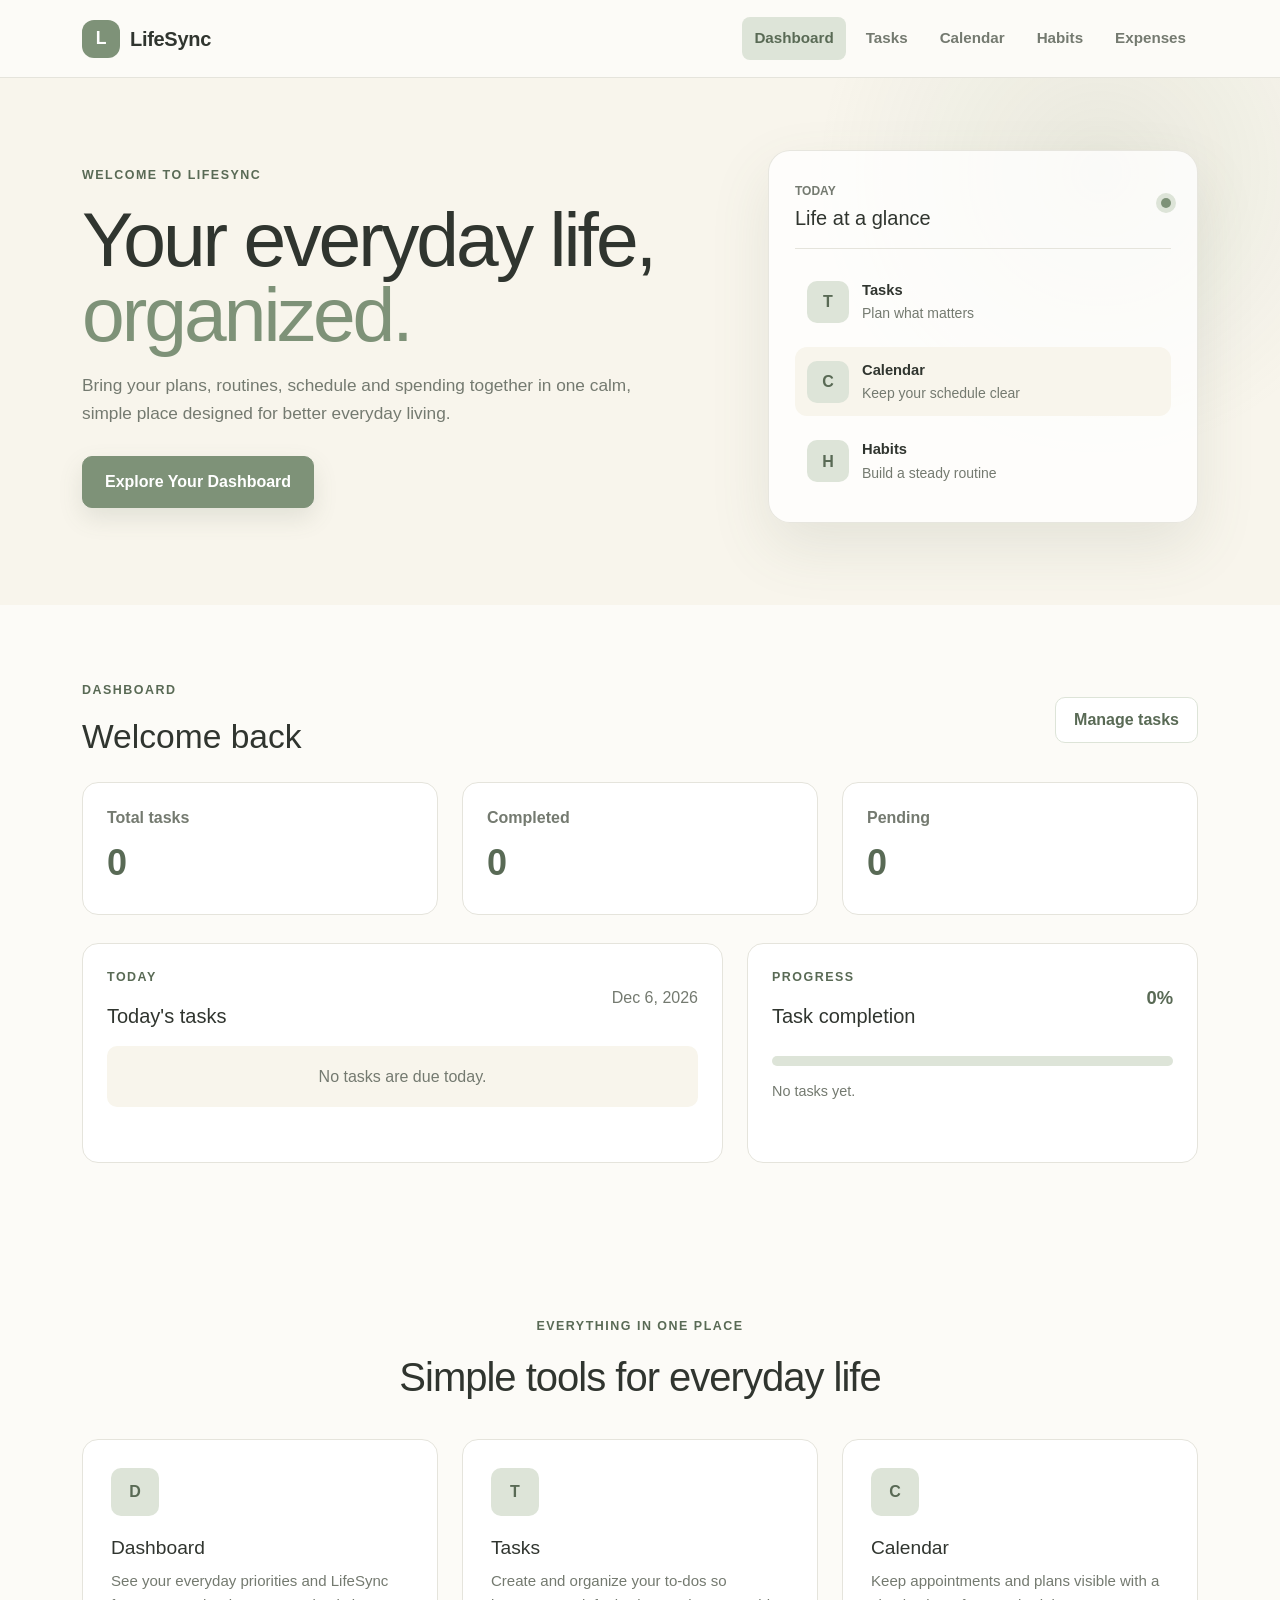
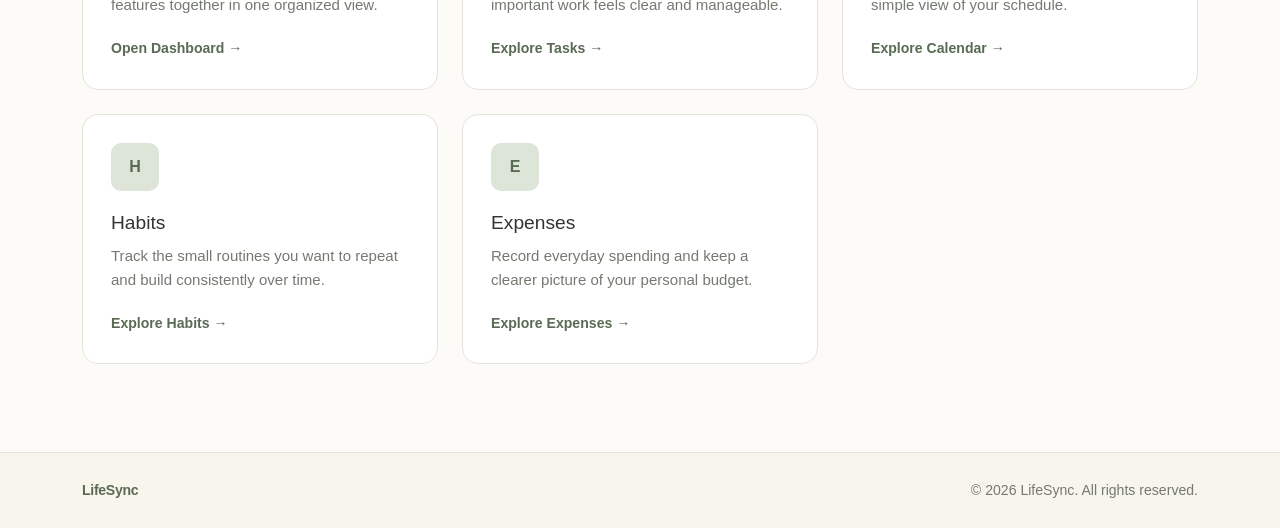
==== index.html @ db2413bd "Build LifeSync dashboard, tasks, and calendar Co-authored-by: Copilot <223556219+Copilot@users.norep" ====
<!DOCTYPE html>
<html lang="en">
<head>
    <meta charset="UTF-8">
    <meta name="viewport" content="width=device-width, initial-scale=1.0">
    <meta name="description" content="LifeSync - Your everyday life, organized.">
    <title>LifeSync | Your Everyday Life, Organized</title>

    <link href="https://cdn.jsdelivr.net/npm/bootstrap@5.3.3/dist/css/bootstrap.min.css" rel="stylesheet">
    <link rel="stylesheet" href="css/style.css">
    <link rel="stylesheet" href="css/responsive.css">
</head>
<body>
    <nav class="navbar navbar-expand-lg navbar-light lifesync-navbar sticky-top">
        <div class="container">
            <a class="navbar-brand lifesync-brand" href="index.html" aria-label="LifeSync home">
                <span class="brand-mark" aria-hidden="true">L</span>
                <span>LifeSync</span>
            </a>

            <button class="navbar-toggler" type="button" data-bs-toggle="collapse"
                    data-bs-target="#mainNavbar" aria-controls="mainNavbar"
                    aria-expanded="false" aria-label="Toggle navigation">
                <span class="navbar-toggler-icon"></span>
            </button>

            <div class="collapse navbar-collapse" id="mainNavbar">
                <ul class="navbar-nav ms-auto align-items-lg-center">
                    <li class="nav-item">
                        <a class="nav-link active" aria-current="page" href="index.html">Dashboard</a>
                    </li>
                    <li class="nav-item">
                        <a class="nav-link" href="pages/tasks.html">Tasks</a>
                    </li>
                    <li class="nav-item">
                        <a class="nav-link" href="pages/calendar.html">Calendar</a>
                    </li>
                    <li class="nav-item">
                        <a class="nav-link" href="pages/habits.html">Habits</a>
                    </li>
                    <li class="nav-item">
                        <a class="nav-link" href="pages/expenses.html">Expenses</a>
                    </li>
                </ul>
            </div>
        </div>
    </nav>

    <main>
        <section class="hero-section">
            <div class="container">
                <div class="row align-items-center g-4">
                    <div class="col-lg-7">
                        <p class="hero-eyebrow">Welcome to LifeSync</p>
                        <h1>Your everyday life,<br><span>organized.</span></h1>
                        <p class="hero-text">
                            Bring your plans, routines, schedule and spending together in one calm,
                            simple place designed for better everyday living.
                        </p>
                        <a class="btn lifesync-primary-btn" href="pages/tasks.html">
                            Explore Your Dashboard
                        </a>
                    </div>
                    <div class="col-lg-5">
                        <div class="hero-card" aria-label="LifeSync feature overview">
                            <div class="hero-card-header">
                                <div>
                                    <span class="hero-card-label">Today</span>
                                    <h2>Life at a glance</h2>
                                </div>
                                <span class="status-dot" aria-hidden="true"></span>
                            </div>
                            <div class="preview-list">
                                <div class="preview-row">
                                    <span class="preview-icon">T</span>
                                    <div>
                                        <strong>Tasks</strong>
                                        <small>Plan what matters</small>
                                    </div>
                                </div>
                                <div class="preview-row">
                                    <span class="preview-icon">C</span>
                                    <div>
                                        <strong>Calendar</strong>
                                        <small>Keep your schedule clear</small>
                                    </div>
                                </div>
                                <div class="preview-row">
                                    <span class="preview-icon">H</span>
                                    <div>
                                        <strong>Habits</strong>
                                        <small>Build a steady routine</small>
                                    </div>
                                </div>
                            </div>
                        </div>
                    </div>
                </div>
            </div>
        </section>

        <section class="dashboard-section" aria-labelledby="dashboard-heading">
            <div class="container">
                <div class="dashboard-heading">
                    <div>
                        <p class="section-eyebrow">Dashboard</p>
                        <h2 id="dashboard-heading">Welcome back</h2>
                    </div>
                    <a class="btn lifesync-secondary-btn" href="pages/tasks.html">Manage tasks</a>
                </div>

                <div class="row g-4">
                    <div class="col-md-4">
                        <article class="dashboard-stat-card">
                            <p>Total tasks</p>
                            <strong id="totalTaskCount">0</strong>
                        </article>
                    </div>
                    <div class="col-md-4">
                        <article class="dashboard-stat-card">
                            <p>Completed</p>
                            <strong id="completedTaskCount">0</strong>
                        </article>
                    </div>
                    <div class="col-md-4">
                        <article class="dashboard-stat-card">
                            <p>Pending</p>
                            <strong id="pendingTaskCount">0</strong>
                        </article>
                    </div>
                </div>

                <div class="row g-4 mt-1">
                    <div class="col-lg-7">
                        <article class="dashboard-panel">
                            <div class="panel-heading">
                                <div>
                                    <p class="section-eyebrow">Today</p>
                                    <h3>Today's tasks</h3>
                                </div>
                                <span class="small-muted" id="todayDate"></span>
                            </div>
                            <div id="todayTasks" class="today-task-list"></div>
                        </article>
                    </div>
                    <div class="col-lg-5">
                        <article class="dashboard-panel">
                            <div class="panel-heading">
                                <div>
                                    <p class="section-eyebrow">Progress</p>
                                    <h3>Task completion</h3>
                                </div>
                                <strong id="progressPercent" class="progress-percent">0%</strong>
                            </div>
                            <div class="progress lifesync-progress" role="progressbar"
                                 aria-label="Task completion"
                                 aria-valuemin="0" aria-valuemax="100" aria-valuenow="0">
                                <div id="completionBar" class="progress-bar" style="width: 0%"></div>
                            </div>
                            <p id="progressMessage" class="progress-message">No tasks yet.</p>
                        </article>
                    </div>
                </div>
            </div>
        </section>

        <section class="features-section" aria-labelledby="features-heading">
            <div class="container">
                <div class="section-heading text-center">
                    <p class="section-eyebrow">Everything in one place</p>
                    <h2 id="features-heading">Simple tools for everyday life</h2>
                </div>

                <div class="row g-4">
                    <div class="col-md-6 col-lg-4">
                        <article class="feature-card">
                            <div class="feature-icon">D</div>
                            <h3>Dashboard</h3>
                            <p>See your everyday priorities and LifeSync features together in one organized view.</p>
                            <a href="index.html" class="feature-link" aria-label="Open Dashboard">Open Dashboard</a>
                        </article>
                    </div>
                    <div class="col-md-6 col-lg-4">
                        <article class="feature-card">
                            <div class="feature-icon">T</div>
                            <h3>Tasks</h3>
                            <p>Create and organize your to-dos so important work feels clear and manageable.</p>
                            <a href="pages/tasks.html" class="feature-link" aria-label="Explore Tasks">Explore Tasks</a>
                        </article>
                    </div>
                    <div class="col-md-6 col-lg-4">
                        <article class="feature-card">
                            <div class="feature-icon">C</div>
                            <h3>Calendar</h3>
                            <p>Keep appointments and plans visible with a simple view of your schedule.</p>
                            <a href="pages/calendar.html" class="feature-link" aria-label="Explore Calendar">Explore Calendar</a>
                        </article>
                    </div>
                    <div class="col-md-6 col-lg-4">
                        <article class="feature-card">
                            <div class="feature-icon">H</div>
                            <h3>Habits</h3>
                            <p>Track the small routines you want to repeat and build consistently over time.</p>
                            <a href="pages/habits.html" class="feature-link" aria-label="Explore Habits">Explore Habits</a>
                        </article>
                    </div>
                    <div class="col-md-6 col-lg-4">
                        <article class="feature-card">
                            <div class="feature-icon">E</div>
                            <h3>Expenses</h3>
                            <p>Record everyday spending and keep a clearer picture of your personal budget.</p>
                            <a href="pages/expenses.html" class="feature-link" aria-label="Explore Expenses">Explore Expenses</a>
                        </article>
                    </div>
                </div>
            </div>
        </section>
    </main>

    <footer class="lifesync-footer">
        <div class="container">
            <div class="d-flex flex-column flex-md-row justify-content-between align-items-center gap-2">
                <a class="footer-brand" href="index.html">LifeSync</a>
                <p class="mb-0">&copy; <span id="currentYear"></span> LifeSync. All rights reserved.</p>
            </div>
        </div>
    </footer>

    <script src="https://cdn.jsdelivr.net/npm/bootstrap@5.3.3/dist/js/bootstrap.bundle.min.js"></script>
    <script src="js/app.js"></script>
    <script src="js/dashboard.js"></script>
</body>
</html>
---- css/style.css ----
:root {
    --cream: #f8f5ec;
    --cream-light: #fcfbf7;
    --sage: #7e9278;
    --sage-dark: #596a55;
    --sage-light: #dde4d8;
    --ink: #30352f;
    --muted: #747a70;
    --border: #e5e4dc;
    --white: #ffffff;
}

* {
    box-sizing: border-box;
}

html {
    scroll-behavior: smooth;
}

body {
    margin: 0;
    font-family: "Segoe UI", Arial, sans-serif;
    color: var(--ink);
    background: var(--cream-light);
    line-height: 1.6;
}

a {
    text-decoration: none;
}

.lifesync-navbar {
    min-height: 78px;
    background: rgba(252, 251, 247, 0.96);
    border-bottom: 1px solid var(--border);
    backdrop-filter: blur(10px);
}

.lifesync-brand,
.footer-brand {
    color: var(--ink);
    font-weight: 700;
    letter-spacing: -0.3px;
}

.lifesync-brand {
    display: inline-flex;
    align-items: center;
    gap: 10px;
    font-size: 1.25rem;
}

.brand-mark {
    display: inline-grid;
    place-items: center;
    width: 38px;
    height: 38px;
    border-radius: 12px;
    color: var(--white);
    background: var(--sage);
    font-size: 1.1rem;
}

.navbar-nav {
    gap: 8px;
}

.navbar-nav .nav-link {
    padding: 9px 12px !important;
    color: var(--muted);
    font-size: 0.95rem;
    font-weight: 600;
    border-radius: 8px;
}

.navbar-nav .nav-link:hover,
.navbar-nav .nav-link.active {
    color: var(--sage-dark);
    background: var(--sage-light);
}

.navbar-toggler {
    border-color: var(--border);
    box-shadow: none;
}

.navbar-toggler:focus {
    box-shadow: 0 0 0 3px rgba(126, 146, 120, 0.18);
}

.hero-section {
    padding: 72px 0 82px;
    background:
        radial-gradient(circle at 86% 18%, rgba(126, 146, 120, 0.13), transparent 24%),
        var(--cream);
}

.hero-eyebrow,
.section-eyebrow {
    color: var(--sage-dark);
    font-size: 0.78rem;
    font-weight: 800;
    letter-spacing: 1.5px;
    text-transform: uppercase;
}

.hero-section h1 {
    max-width: 680px;
    margin: 12px 0 20px;
    font-size: clamp(2.7rem, 6vw, 5.2rem);
    line-height: 0.98;
    letter-spacing: -3px;
}

.hero-section h1 span {
    color: var(--sage);
}

.hero-text {
    max-width: 590px;
    margin-bottom: 28px;
    color: var(--muted);
    font-size: 1.08rem;
}

.lifesync-primary-btn {
    padding: 13px 22px;
    color: var(--white);
    background: var(--sage);
    border: 1px solid var(--sage);
    border-radius: 10px;
    font-weight: 700;
    box-shadow: 0 10px 24px rgba(89, 106, 85, 0.14);
}

.lifesync-primary-btn:hover,
.lifesync-primary-btn:focus {
    color: var(--white);
    background: var(--sage-dark);
    border-color: var(--sage-dark);
    transform: translateY(-1px);
}

.hero-card {
    max-width: 430px;
    margin-left: auto;
    padding: 26px;
    background: rgba(255, 255, 255, 0.78);
    border: 1px solid rgba(229, 228, 220, 0.9);
    border-radius: 22px;
    box-shadow: 0 24px 60px rgba(89, 106, 85, 0.12);
}

.hero-card-header {
    display: flex;
    align-items: center;
    justify-content: space-between;
    padding-bottom: 18px;
    border-bottom: 1px solid var(--border);
}

.hero-card-label {
    color: var(--muted);
    font-size: 0.75rem;
    font-weight: 700;
    text-transform: uppercase;
}

.hero-card h2 {
    margin: 3px 0 0;
    font-size: 1.25rem;
}

.status-dot {
    width: 10px;
    height: 10px;
    border-radius: 50%;
    background: var(--sage);
    box-shadow: 0 0 0 5px var(--sage-light);
}

.preview-list {
    display: grid;
    gap: 10px;
    padding-top: 18px;
}

.preview-row {
    display: flex;
    align-items: center;
    gap: 13px;
    padding: 12px;
    border-radius: 12px;
}

.preview-row:nth-child(2) {
    background: var(--cream);
}

.preview-icon,
.feature-icon {
    display: inline-grid;
    flex: 0 0 auto;
    place-items: center;
    color: var(--sage-dark);
    background: var(--sage-light);
    border-radius: 10px;
    font-weight: 800;
}

.preview-icon {
    width: 42px;
    height: 42px;
}

.preview-row strong,
.preview-row small {
    display: block;
}

.preview-row strong {
    font-size: 0.92rem;
}

.preview-row small {
    color: var(--muted);
}

.features-section {
    padding: 78px 0 88px;
}

.section-heading {
    margin-bottom: 38px;
}

.section-heading h2 {
    margin: 8px 0 0;
    font-size: clamp(1.8rem, 4vw, 2.5rem);
    letter-spacing: -1px;
}

.feature-card {
    height: 100%;
    min-height: 240px;
    padding: 28px;
    background: var(--white);
    border: 1px solid var(--border);
    border-radius: 16px;
    transition: transform 180ms ease, box-shadow 180ms ease, border-color 180ms ease;
}

.feature-card:hover {
    transform: translateY(-5px);
    border-color: var(--sage-light);
    box-shadow: 0 18px 36px rgba(89, 106, 85, 0.09);
}

.feature-icon {
    width: 48px;
    height: 48px;
    margin-bottom: 20px;
    font-size: 1rem;
}

.feature-card h3 {
    margin-bottom: 10px;
    font-size: 1.2rem;
}

.feature-card p {
    color: var(--muted);
    font-size: 0.94rem;
}

.feature-link {
    display: inline-block;
    margin-top: 4px;
    color: var(--sage-dark);
    font-size: 0.88rem;
    font-weight: 800;
}

.feature-link::after {
    content: " →";
}

.lifesync-footer {
    padding: 26px 0;
    color: var(--muted);
    background: var(--cream);
    border-top: 1px solid var(--border);
    font-size: 0.88rem;
}

.footer-brand {
    color: var(--sage-dark);
}

.page-placeholder {
    min-height: 56vh;
    padding: 80px 0;
}

.lifesync-secondary-btn {
    padding: 10px 18px;
    color: var(--sage-dark);
    background: var(--white);
    border: 1px solid var(--sage-light);
    border-radius: 10px;
    font-weight: 700;
}

.lifesync-secondary-btn:hover,
.lifesync-secondary-btn:focus {
    color: var(--sage-dark);
    background: var(--sage-light);
    border-color: var(--sage);
}

.dashboard-section {
    padding: 76px 0;
}

.dashboard-heading,
.feature-page-heading,
.panel-heading,
.task-column-heading,
.calendar-toolbar {
    display: flex;
    align-items: center;
    justify-content: space-between;
}

.dashboard-heading {
    margin-bottom: 24px;
}

.dashboard-heading h2 {
    margin: 6px 0 0;
    font-size: 2.1rem;
}

.dashboard-stat-card,
.dashboard-panel,
.task-column,
.calendar-card,
.calendar-selected-card {
    background: var(--white);
    border: 1px solid var(--border);
    border-radius: 16px;
}

.dashboard-stat-card {
    padding: 22px 24px;
}

.dashboard-stat-card p {
    margin-bottom: 4px;
    color: var(--muted);
    font-weight: 600;
}

.dashboard-stat-card strong {
    color: var(--sage-dark);
    font-size: 2.25rem;
}

.dashboard-panel {
    min-height: 220px;
    padding: 24px;
}

.panel-heading h3,
.calendar-selected-card h2 {
    margin: 4px 0 0;
    font-size: 1.25rem;
}

.small-muted,
.progress-message {
    color: var(--muted);
}

.progress-percent {
    color: var(--sage-dark);
    font-size: 1.15rem;
}

.lifesync-progress {
    height: 10px;
    margin: 28px 0 14px;
    background: var(--sage-light);
    border-radius: 999px;
    overflow: hidden;
}

.lifesync-progress .progress-bar {
    background: var(--sage);
}

.progress-message {
    margin: 0;
    font-size: 0.9rem;
}

.today-task-list,
.selected-date-tasks,
.task-list {
    display: grid;
    gap: 10px;
    margin-top: 18px;
}

.today-task,
.selected-task {
    display: flex;
    align-items: flex-start;
    gap: 12px;
    padding: 12px;
    background: var(--cream);
    border-radius: 10px;
}

.today-task-status,
.selected-task-status {
    width: 9px;
    height: 9px;
    margin-top: 7px;
    flex: 0 0 auto;
    border-radius: 50%;
    background: var(--sage);
}

.today-task.is-completed,
.selected-task.is-completed,
.task-card.is-completed {
    opacity: 0.68;
}

.today-task.is-completed strong,
.task-card.is-completed h3,
.selected-task.is-completed h3 {
    text-decoration: line-through;
}

.today-task strong,
.today-task small,
.selected-task h3,
.selected-task p,
.selected-task small {
    display: block;
}

.today-task small,
.selected-task p,
.selected-task small {
    color: var(--muted);
}

.empty-state {
    margin: 0;
    padding: 18px;
    color: var(--muted);
    background: var(--cream);
    border-radius: 10px;
    text-align: center;
}

.feature-page {
    min-height: 70vh;
    padding: 64px 0 80px;
    background: var(--cream-light);
}

.feature-page-heading {
    margin-bottom: 28px;
}

.feature-page-heading h1 {
    margin: 5px 0 0;
    font-size: clamp(2rem, 5vw, 3.2rem);
}

.task-column {
    min-height: 380px;
    padding: 22px;
}

.task-column-heading {
    padding-bottom: 14px;
    border-bottom: 1px solid var(--border);
}

.task-column-heading h2 {
    margin: 0;
    font-size: 1.15rem;
}

.task-count {
    display: inline-grid;
    place-items: center;
    min-width: 30px;
    height: 30px;
    color: var(--sage-dark);
    background: var(--sage-light);
    border-radius: 50%;
    font-size: 0.85rem;
    font-weight: 800;
}

.task-card {
    padding: 18px;
    border: 1px solid var(--border);
    border-radius: 12px;
}

.task-card-top,
.task-actions {
    display: flex;
    align-items: center;
    justify-content: space-between;
}

.task-check {
    margin: 0;
    cursor: pointer;
}

.task-check input {
    position: absolute;
    opacity: 0;
}

.task-check-box {
    display: block;
    width: 20px;
    height: 20px;
    background: var(--white);
    border: 2px solid var(--sage);
    border-radius: 6px;
}

.task-check input:checked + .task-check-box {
    background:
        linear-gradient(135deg, transparent 45%, var(--white) 46%, var(--white) 55%, transparent 56%)
        var(--sage);
}

.task-check input:focus-visible + .task-check-box {
    outline: 3px solid rgba(126, 146, 120, 0.25);
}

.priority-badge {
    padding: 4px 8px;
    border-radius: 999px;
    font-size: 0.72rem;
    font-weight: 800;
}

.priority-low {
    color: #65705f;
    background: #edf0e9;
}

.priority-medium {
    color: #75662f;
    background: #f3edcf;
}

.priority-high {
    color: #965c50;
    background: #f4dfd8;
}

.task-card h3 {
    margin: 12px 0 6px;
    font-size: 1.05rem;
}

.task-description,
.task-due-date {
    color: var(--muted);
    font-size: 0.88rem;
}

.task-due-date {
    margin: 8px 0 12px;
}

.task-actions {
    justify-content: flex-start;
    gap: 8px;
}

.task-action-btn {
    padding: 5px 9px;
    color: var(--sage-dark);
    background: var(--sage-light);
    border: 0;
    border-radius: 7px;
    font-size: 0.78rem;
    font-weight: 700;
}

.task-action-btn.delete {
    color: #965c50;
    background: #f4dfd8;
}

.lifesync-modal {
    border: 0;
    border-radius: 16px;
}

.lifesync-modal .modal-header,
.lifesync-modal .modal-footer {
    border-color: var(--border);
}

.lifesync-modal .form-control,
.lifesync-modal .form-select {
    border-color: var(--border);
}

.lifesync-modal .form-control:focus,
.lifesync-modal .form-select:focus {
    border-color: var(--sage);
    box-shadow: 0 0 0 3px rgba(126, 146, 120, 0.15);
}

.calendar-card,
.calendar-selected-card {
    padding: 22px;
}

.calendar-toolbar {
    margin-bottom: 18px;
}

.calendar-toolbar h2 {
    margin: 0;
    font-size: 1.25rem;
}

.calendar-nav-btn {
    width: 40px;
    height: 40px;
    color: var(--sage-dark);
    background: var(--sage-light);
    border: 0;
    border-radius: 10px;
    font-weight: 800;
}

.calendar-weekdays,
.calendar-grid {
    display: grid;
    grid-template-columns: repeat(7, minmax(0, 1fr));
}

.calendar-weekdays {
    color: var(--muted);
    text-align: center;
    font-size: 0.75rem;
    font-weight: 800;
}

.calendar-weekdays span {
    padding: 8px 2px;
}

.calendar-grid {
    border-top: 1px solid var(--border);
    border-left: 1px solid var(--border);
}

.calendar-day {
    position: relative;
    min-width: 0;
    min-height: 82px;
    padding: 8px;
    color: var(--ink);
    background: var(--white);
    border: 0;
    border-right: 1px solid var(--border);
    border-bottom: 1px solid var(--border);
    text-align: left;
}

.calendar-day:hover {
    background: var(--cream);
}

.calendar-day.outside {
    color: #aaa99f;
    background: #fdfcf8;
}

.calendar-day.today .calendar-day-number {
    display: inline-grid;
    place-items: center;
    width: 28px;
    height: 28px;
    color: var(--white);
    background: var(--sage);
    border-radius: 50%;
}

.calendar-day.selected {
    background: var(--sage-light);
    box-shadow: inset 0 0 0 2px var(--sage);
}

.calendar-day-number {
    font-size: 0.82rem;
    font-weight: 700;
}

.calendar-task-dots {
    display: flex;
    align-items: center;
    gap: 4px;
    margin-top: 12px;
}

.task-dot {
    width: 7px;
    height: 7px;
    background: var(--sage);
    border-radius: 50%;
}

.task-dot.completed {
    background: #b9bdb4;
}

.task-more {
    color: var(--muted);
    font-size: 0.68rem;
}

.calendar-selected-card {
    min-height: 420px;
}

.selected-task h3 {
    margin: 0 0 4px;
    font-size: 0.95rem;
}

.selected-task p {
    margin: 0 0 4px;
    font-size: 0.82rem;
}
---- css/responsive.css ----
@media (max-width: 991.98px) {
    .lifesync-navbar {
        min-height: 68px;
    }

    .navbar-collapse {
        padding: 12px 0 8px;
    }

    .navbar-nav {
        align-items: stretch !important;
        gap: 2px;
    }

    .hero-card {
        max-width: 100%;
        margin: 10px 0 0;
    }
}

@media (max-width: 575.98px) {
    .lifesync-brand {
        font-size: 1.1rem;
    }

    .brand-mark {
        width: 34px;
        height: 34px;
        border-radius: 10px;
    }

    .hero-section {
        padding: 48px 0 58px;
    }

    .hero-section h1 {
        letter-spacing: -2px;
    }

    .hero-text {
        font-size: 1rem;
    }

    .lifesync-primary-btn {
        width: 100%;
        text-align: center;
    }

    .hero-card {
        padding: 20px;
        border-radius: 16px;
    }

    .features-section {
        padding: 58px 0 64px;
    }

    .feature-card {
        min-height: auto;
        padding: 24px;
    }

    .lifesync-footer {
        text-align: center;
    }

    .dashboard-heading,
    .feature-page-heading {
        align-items: flex-start;
        gap: 16px;
    }

    .dashboard-heading {
        flex-direction: column;
    }

    .feature-page-heading {
        align-items: center;
    }

    .dashboard-heading h2 {
        font-size: 1.7rem;
    }

    .feature-page {
        padding: 48px 0 58px;
    }

    .task-column,
    .calendar-card,
    .calendar-selected-card,
    .dashboard-panel {
        padding: 18px;
    }

    .calendar-day {
        min-height: 58px;
        padding: 5px;
    }

    .calendar-task-dots {
        margin-top: 6px;
        gap: 2px;
    }

    .task-dot {
        width: 5px;
        height: 5px;
    }
}
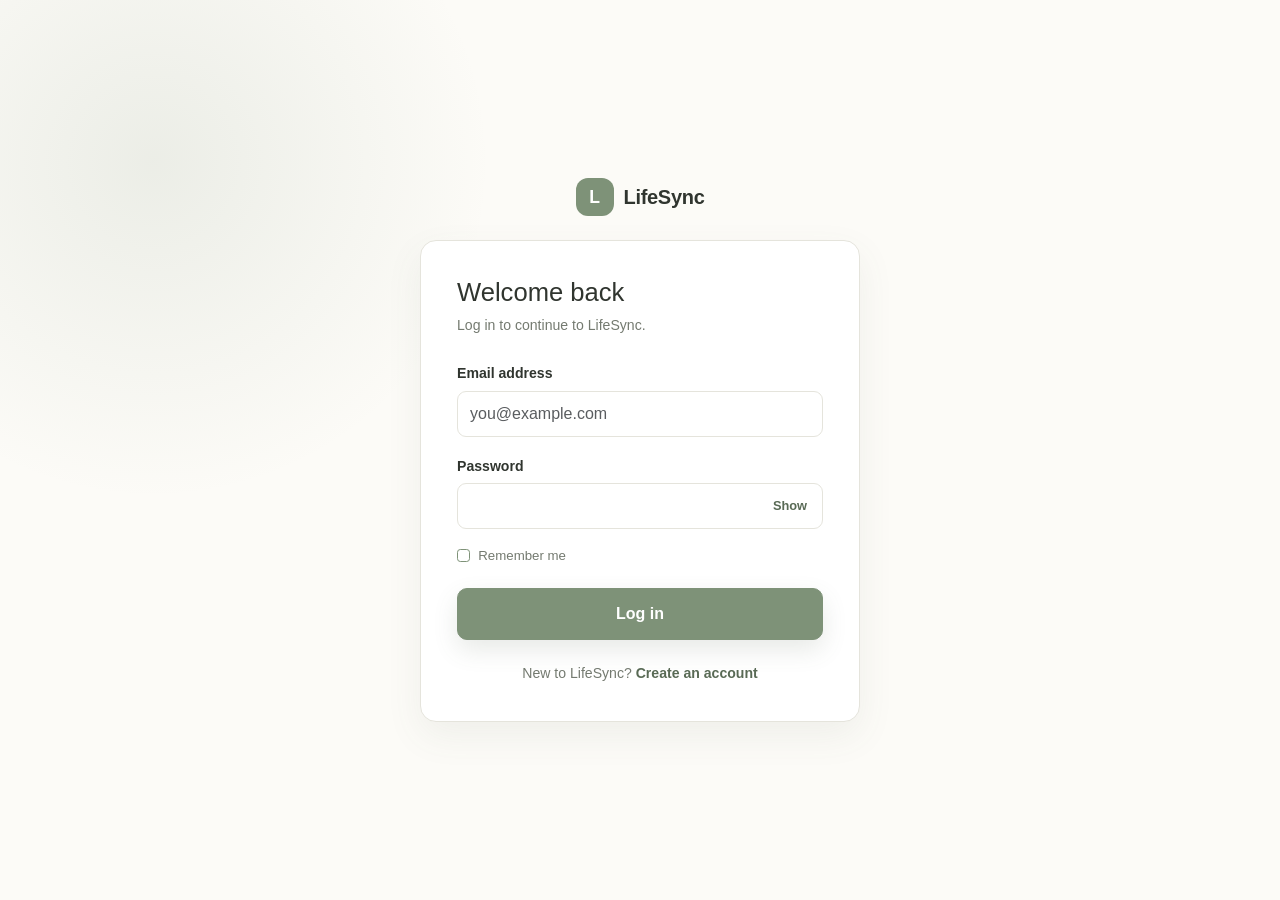
==== commit 21f516c3: "Add Study Planner, Login and Signup pages" ====
--- a/index.html
+++ b/index.html
@@ -40,6 +40,9 @@
                     </li>
                     <li class="nav-item">
                         <a class="nav-link" href="pages/expenses.html">Expenses</a>
+                    </li>
+                    <li class="nav-item">
+                        <a class="nav-link" href="pages/study-planner.html">Study Planner</a>
                     </li>
                 </ul>
             </div>
@@ -212,6 +215,14 @@
                             <a href="pages/expenses.html" class="feature-link" aria-label="Explore Expenses">Explore Expenses</a>
                         </article>
                     </div>
+                    <div class="col-md-6 col-lg-4">
+                        <article class="feature-card">
+                            <div class="feature-icon">S</div>
+                            <h3>Study Planner</h3>
+                            <p>Organize subjects, plan study sessions and track your learning progress.</p>
+                            <a href="pages/study-planner.html" class="feature-link" aria-label="Explore Study Planner">Explore Study Planner</a>
+                        </article>
+                    </div>
                 </div>
             </div>
         </section>
